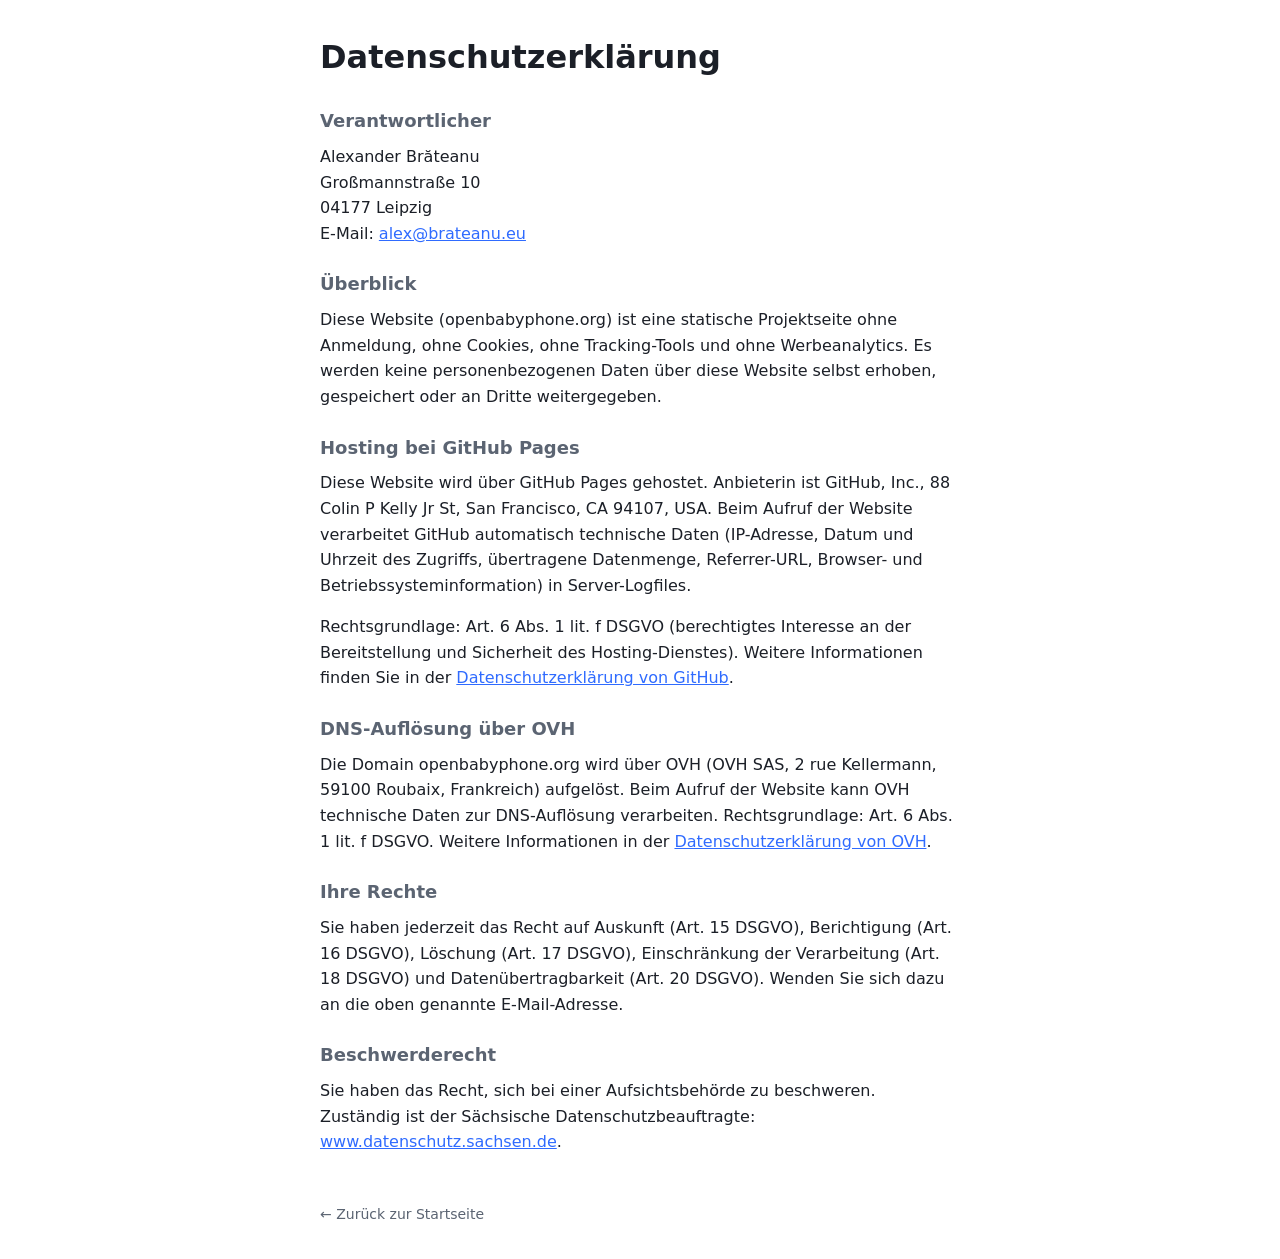
==== docs/datenschutz.html @ 680bf314 "Landing page: remove Same Wi-Fi badge and negative paragraph, add legal pages - Remove the 'Same Wi-" ====
<!DOCTYPE html>
<html lang="de">
<head>
  <meta charset="utf-8">
  <meta name="viewport" content="width=device-width, initial-scale=1">
  <title>Datenschutzerkl&auml;rung &ndash; Open Babyphone</title>
  <style>
    :root {
      --bg: #0f1115;
      --fg: #e6e8ee;
      --muted: #9aa3b2;
      --accent: #4f8cff;
      --card: #171a21;
      --border: #232836;
    }
    @media (prefers-color-scheme: light) {
      :root {
        --bg: #ffffff;
        --fg: #1b1f27;
        --muted: #5b6472;
        --accent: #2f6bff;
        --card: #f6f8fb;
        --border: #e3e8f0;
      }
    }
    * { box-sizing: border-box; }
    html, body { margin: 0; padding: 0; }
    body {
      background: var(--bg);
      color: var(--fg);
      font: 16px/1.6 system-ui, -apple-system, "Segoe UI", Roboto, sans-serif;
      min-height: 100vh;
      padding: 2rem 1rem;
    }
    main {
      max-width: 640px;
      width: 100%;
      margin: 0 auto;
    }
    h1 {
      font-size: clamp(1.5rem, 4vw, 2rem);
      margin: 0 0 1.5rem;
    }
    h2 {
      font-size: 1.125rem;
      margin: 1.5rem 0 0.5rem;
      color: var(--muted);
    }
    p { margin: 0 0 1rem; }
    a { color: var(--accent); }
    .back {
      display: inline-block;
      margin-top: 2rem;
      color: var(--muted);
      text-decoration: none;
      font-size: 0.875rem;
    }
    .back:hover { color: var(--accent); }
  </style>
</head>
<body>
  <main>
    <h1>Datenschutzerkl&auml;rung</h1>

    <h2>Verantwortlicher</h2>
    <p>
      Alexander Br&#259;teanu<br>
      Gro&szlig;mannstra&szlig;e 10<br>
      04177 Leipzig<br>
      E-Mail: <a href="mailto:alex@brateanu.eu">alex@brateanu.eu</a>
    </p>

    <h2>&Uuml;berblick</h2>
    <p>
      Diese Website (openbabyphone.org) ist eine statische Projektseite ohne Anmeldung,
      ohne Cookies, ohne Tracking-Tools und ohne Werbeanalytics. Es werden keine
      personenbezogenen Daten &uuml;ber diese Website selbst erhoben, gespeichert oder
      an Dritte weitergegeben.
    </p>

    <h2>Hosting bei GitHub Pages</h2>
    <p>
      Diese Website wird &uuml;ber GitHub Pages gehostet. Anbieterin ist GitHub, Inc.,
      88 Colin P Kelly Jr St, San Francisco, CA 94107, USA. Beim Aufruf der Website
      verarbeitet GitHub automatisch technische Daten (IP-Adresse, Datum und Uhrzeit
      des Zugriffs, übertragene Datenmenge, Referrer-URL, Browser- und
      Betriebssysteminformation) in Server-Logfiles.
    </p>
    <p>
      Rechtsgrundlage: Art. 6 Abs. 1 lit. f DSGVO (berechtigtes Interesse an der
      Bereitstellung und Sicherheit des Hosting-Dienstes). Weitere Informationen
      finden Sie in der <a href="https://docs.github.com/en/site-policy/privacy-policies/github-privacy-statement">Datenschutzerkl&auml;rung von GitHub</a>.
    </p>

    <h2>DNS-Aufl&ouml;sung &uuml;ber OVH</h2>
    <p>
      Die Domain openbabyphone.org wird &uuml;ber OVH (OVH SAS, 2 rue Kellermann,
      59100 Roubaix, Frankreich) aufgel&ouml;st. Beim Aufruf der Website kann OVH
      technische Daten zur DNS-Aufl&ouml;sung verarbeiten. Rechtsgrundlage: Art. 6
      Abs. 1 lit. f DSGVO. Weitere Informationen in der
      <a href="https://www.ovhcloud.com/de/personal-data-protection/">Datenschutzerkl&auml;rung von OVH</a>.
    </p>

    <h2>Ihre Rechte</h2>
    <p>
      Sie haben jederzeit das Recht auf Auskunft (Art. 15 DSGVO), Berichtigung
      (Art. 16 DSGVO), L&ouml;schung (Art. 17 DSGVO), Einschr&auml;nkung der
      Verarbeitung (Art. 18 DSGVO) und Daten&uuml;bertragbarkeit (Art. 20 DSGVO).
      Wenden Sie sich dazu an die oben genannte E-Mail-Adresse.
    </p>

    <h2>Beschwerderecht</h2>
    <p>
      Sie haben das Recht, sich bei einer Aufsichtsbeh&ouml;rde zu beschweren. Zust&auml;ndig
      ist der S&auml;chsische Datenschutzbeauftragte:
      <a href="https://www.datenschutz.sachsen.de/">www.datenschutz.sachsen.de</a>.
    </p>

    <a class="back" href="index.html">&larr; Zur&uuml;ck zur Startseite</a>
  </main>
</body>
</html>
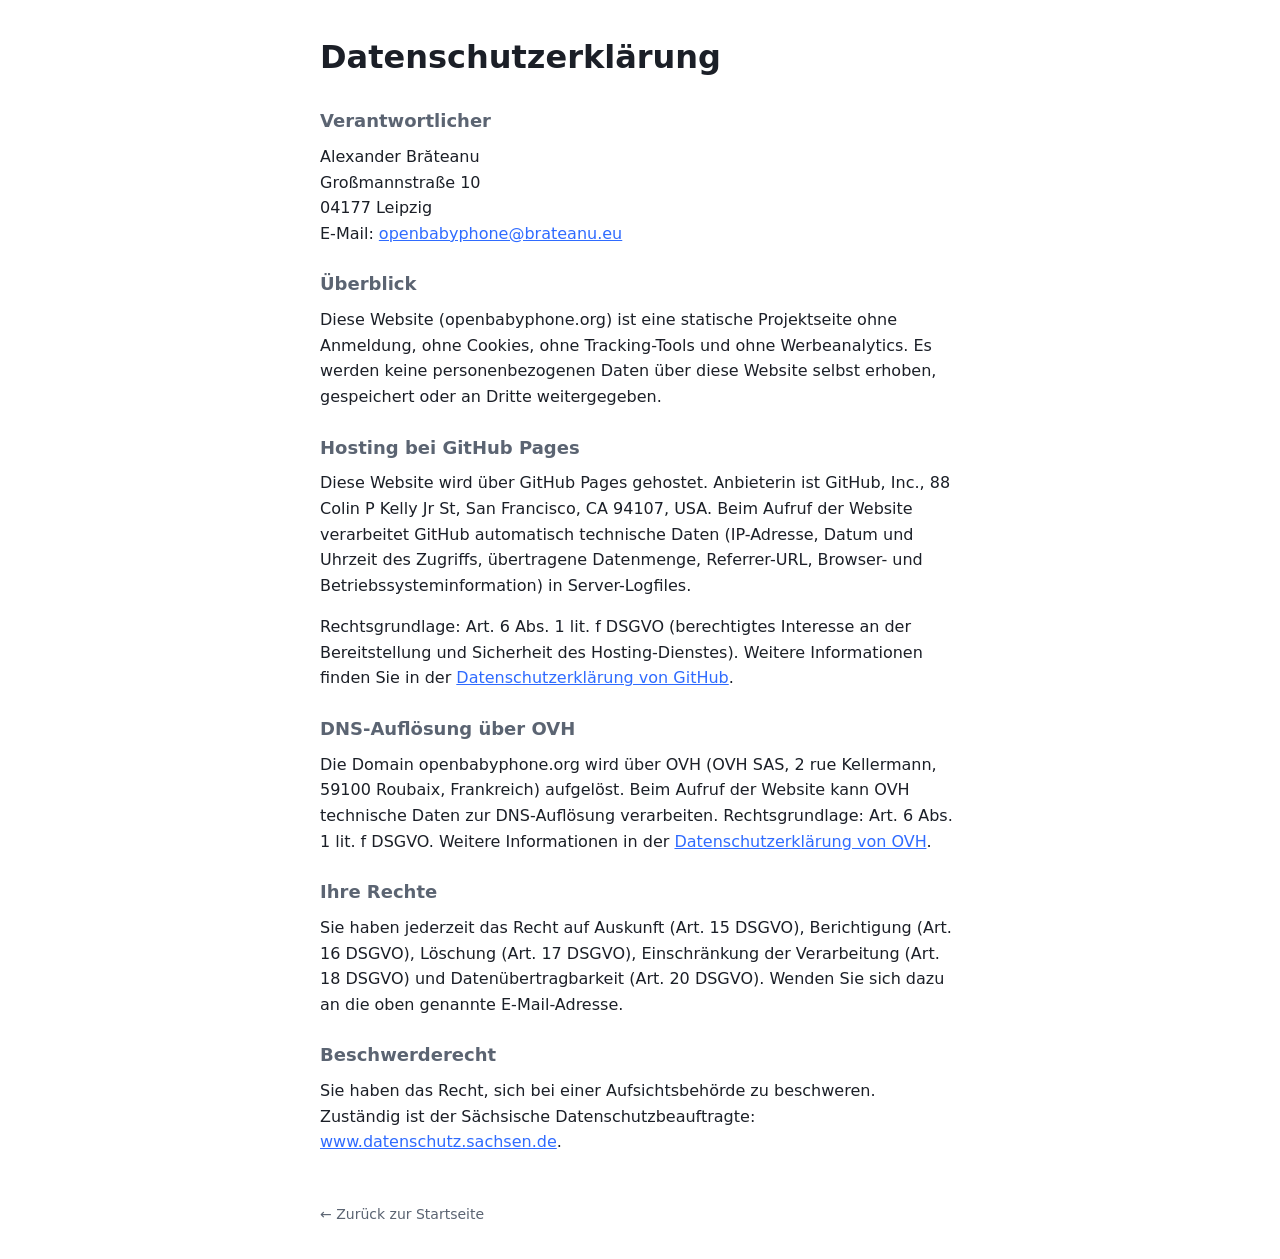
==== commit cc9119ed: "Replace email placeholder in Impressum and Datenschutz" ====
--- a/docs/datenschutz.html
+++ b/docs/datenschutz.html
@@ -67,7 +67,7 @@
       Alexander Br&#259;teanu<br>
       Gro&szlig;mannstra&szlig;e 10<br>
       04177 Leipzig<br>
-      E-Mail: <a href="mailto:alex@brateanu.eu">alex@brateanu.eu</a>
+      E-Mail: <a href="mailto:openbabyphone@brateanu.eu">openbabyphone@brateanu.eu</a>
     </p>
 
     <h2>&Uuml;berblick</h2>
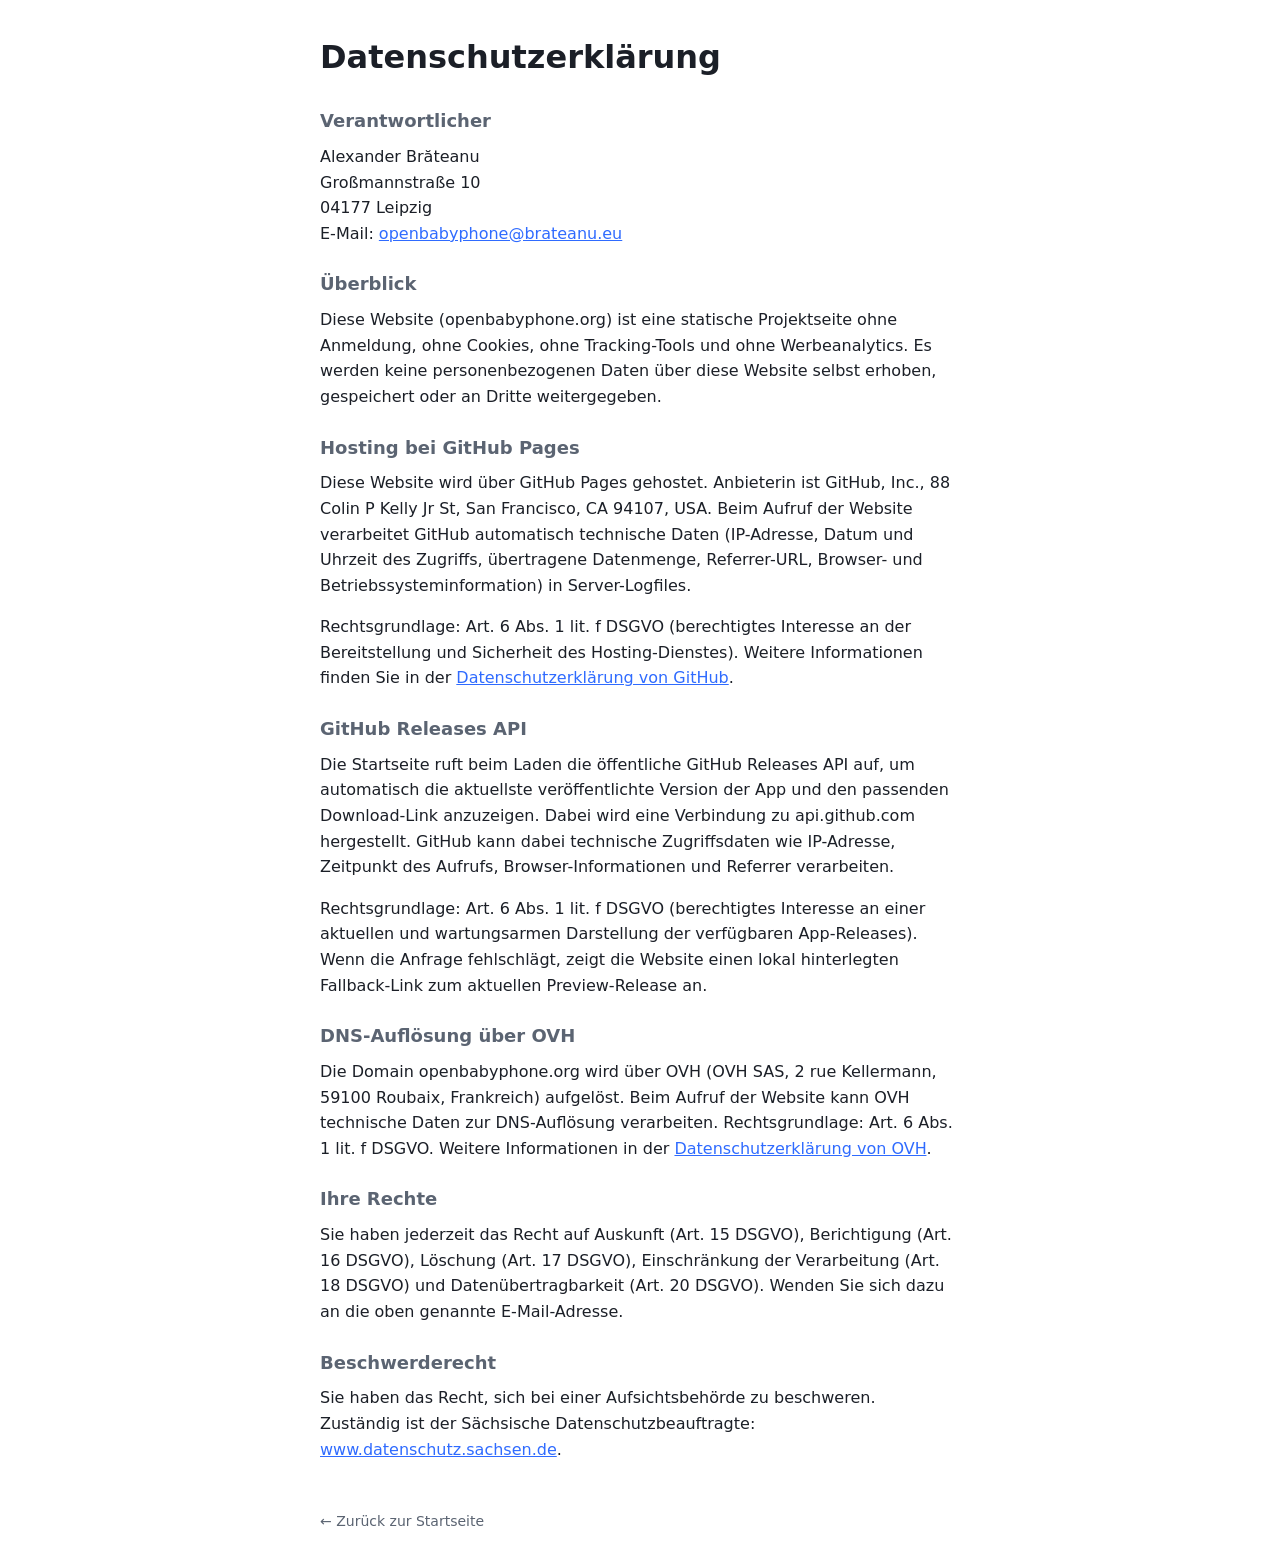
==== commit 68e5de62: "Show latest GitHub release on website" ====
--- a/docs/datenschutz.html
+++ b/docs/datenschutz.html
@@ -92,6 +92,21 @@
       finden Sie in der <a href="https://docs.github.com/en/site-policy/privacy-policies/github-privacy-statement">Datenschutzerkl&auml;rung von GitHub</a>.
     </p>
 
+    <h2>GitHub Releases API</h2>
+    <p>
+      Die Startseite ruft beim Laden die &ouml;ffentliche GitHub Releases API auf, um
+      automatisch die aktuellste ver&ouml;ffentlichte Version der App und den passenden
+      Download-Link anzuzeigen. Dabei wird eine Verbindung zu api.github.com
+      hergestellt. GitHub kann dabei technische Zugriffsdaten wie IP-Adresse,
+      Zeitpunkt des Aufrufs, Browser-Informationen und Referrer verarbeiten.
+    </p>
+    <p>
+      Rechtsgrundlage: Art. 6 Abs. 1 lit. f DSGVO (berechtigtes Interesse an einer
+      aktuellen und wartungsarmen Darstellung der verf&uuml;gbaren App-Releases).
+      Wenn die Anfrage fehlschl&auml;gt, zeigt die Website einen lokal hinterlegten
+      Fallback-Link zum aktuellen Preview-Release an.
+    </p>
+
     <h2>DNS-Aufl&ouml;sung &uuml;ber OVH</h2>
     <p>
       Die Domain openbabyphone.org wird &uuml;ber OVH (OVH SAS, 2 rue Kellermann,
@@ -119,4 +134,4 @@
     <a class="back" href="index.html">&larr; Zur&uuml;ck zur Startseite</a>
   </main>
 </body>
-</html>+</html>
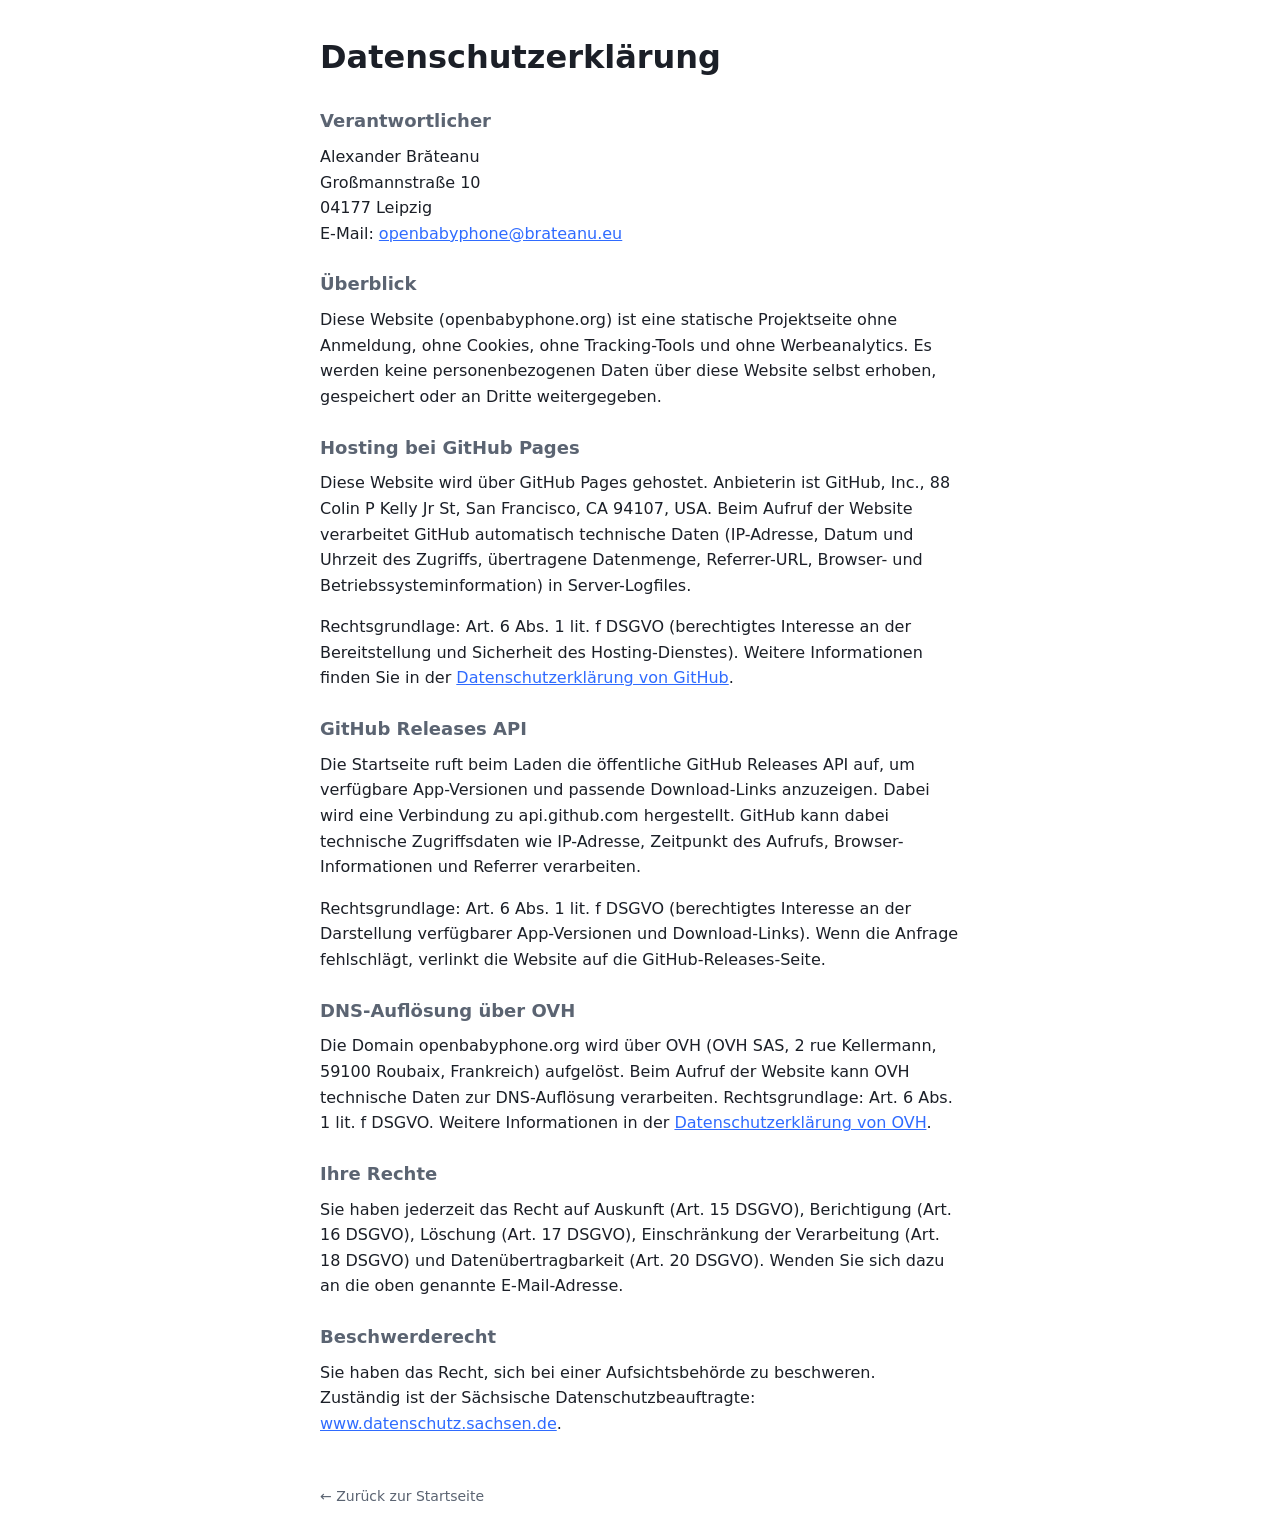
==== commit 7649ba93: "Make website release copy timeless" ====
--- a/docs/datenschutz.html
+++ b/docs/datenschutz.html
@@ -95,16 +95,15 @@
     <h2>GitHub Releases API</h2>
     <p>
       Die Startseite ruft beim Laden die &ouml;ffentliche GitHub Releases API auf, um
-      automatisch die aktuellste ver&ouml;ffentlichte Version der App und den passenden
-      Download-Link anzuzeigen. Dabei wird eine Verbindung zu api.github.com
+      verf&uuml;gbare App-Versionen und passende Download-Links anzuzeigen. Dabei wird
+      eine Verbindung zu api.github.com
       hergestellt. GitHub kann dabei technische Zugriffsdaten wie IP-Adresse,
       Zeitpunkt des Aufrufs, Browser-Informationen und Referrer verarbeiten.
     </p>
     <p>
-      Rechtsgrundlage: Art. 6 Abs. 1 lit. f DSGVO (berechtigtes Interesse an einer
-      aktuellen und wartungsarmen Darstellung der verf&uuml;gbaren App-Releases).
-      Wenn die Anfrage fehlschl&auml;gt, zeigt die Website einen lokal hinterlegten
-      Fallback-Link zum aktuellen Preview-Release an.
+      Rechtsgrundlage: Art. 6 Abs. 1 lit. f DSGVO (berechtigtes Interesse an der
+      Darstellung verf&uuml;gbarer App-Versionen und Download-Links). Wenn die Anfrage
+      fehlschl&auml;gt, verlinkt die Website auf die GitHub-Releases-Seite.
     </p>
 
     <h2>DNS-Aufl&ouml;sung &uuml;ber OVH</h2>
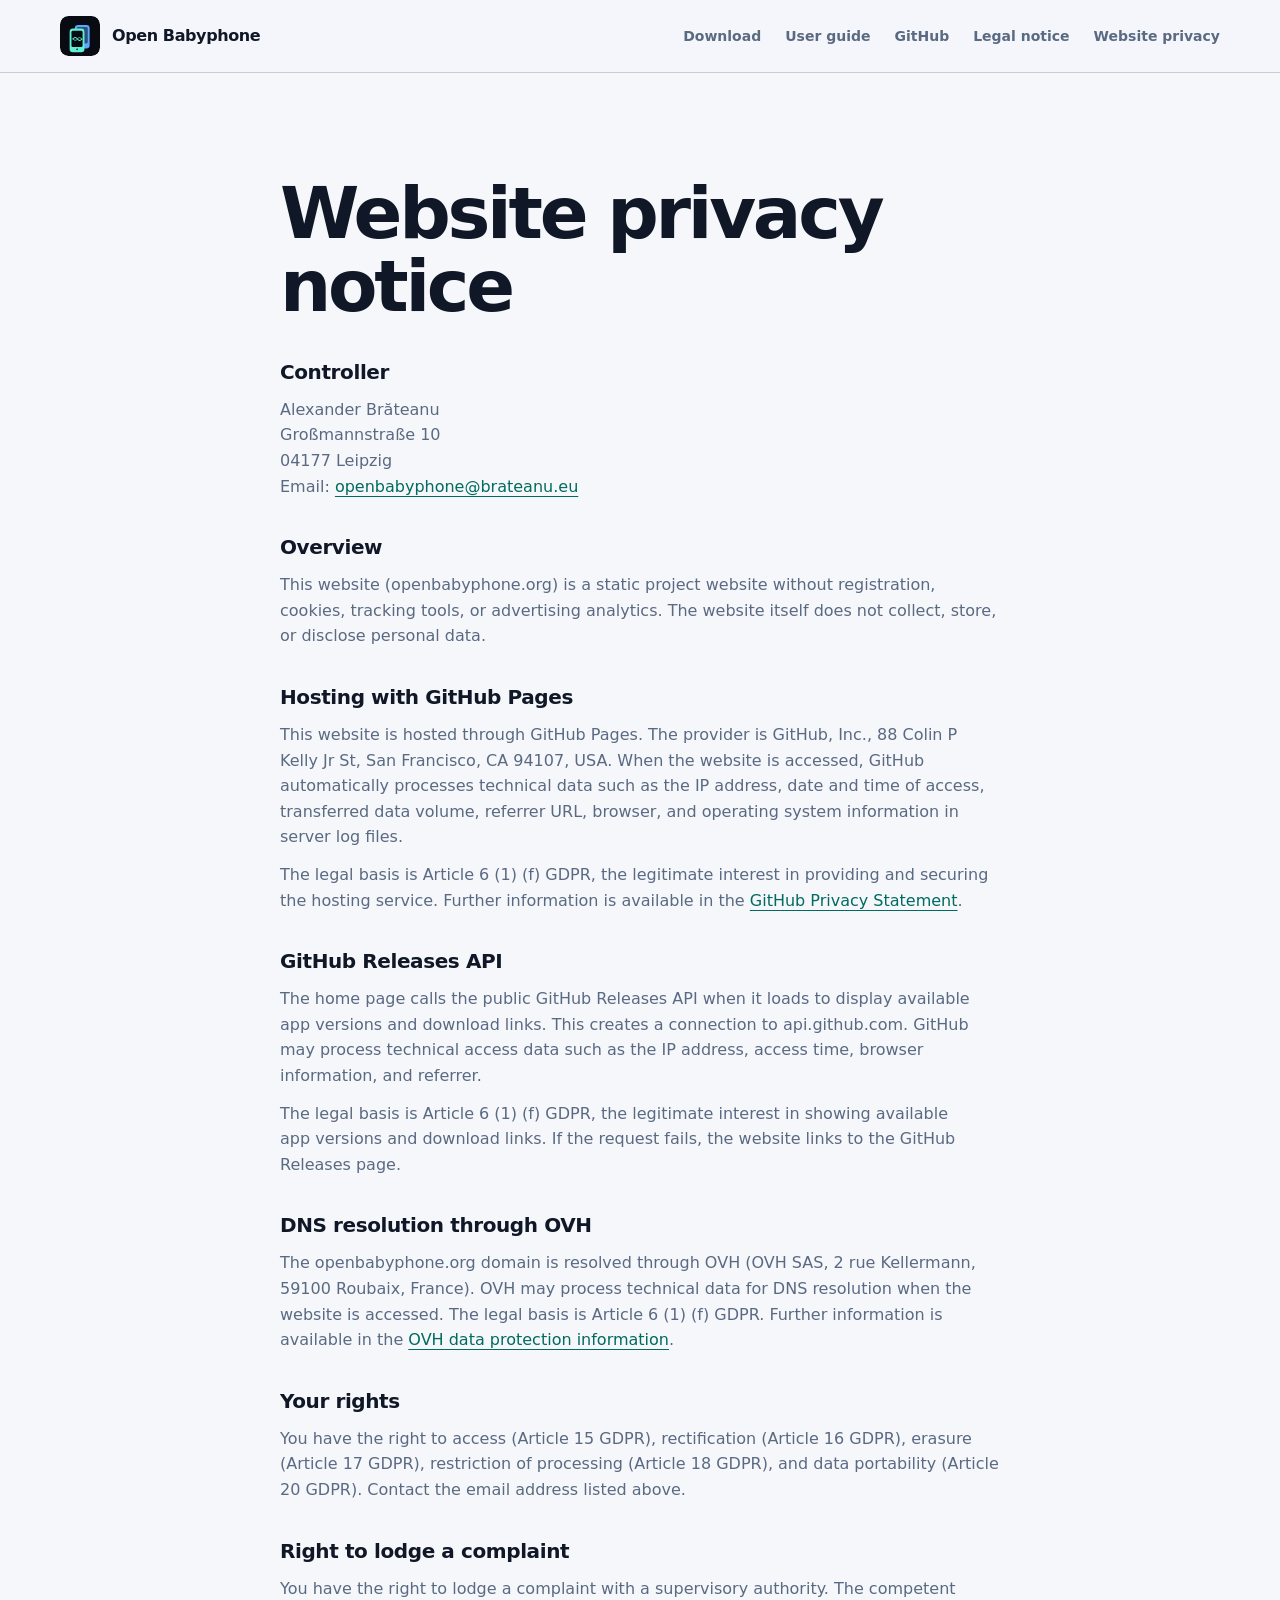
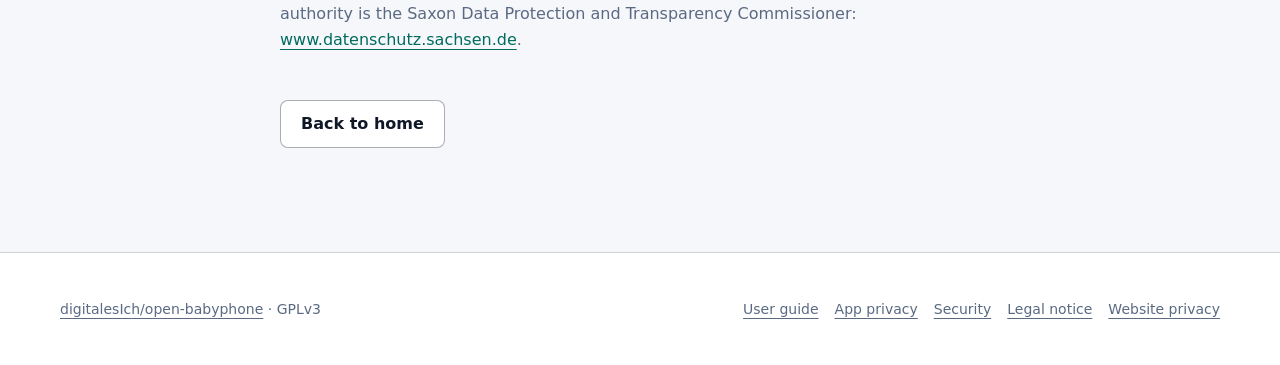
==== commit 3f08a2dc: "Align website with app design" ====
--- a/docs/datenschutz.html
+++ b/docs/datenschutz.html
@@ -1,136 +1,115 @@
 <!DOCTYPE html>
-<html lang="de">
+<html lang="en">
 <head>
   <meta charset="utf-8">
   <meta name="viewport" content="width=device-width, initial-scale=1">
-  <title>Datenschutzerkl&auml;rung &ndash; Open Babyphone</title>
-  <style>
-    :root {
-      --bg: #0f1115;
-      --fg: #e6e8ee;
-      --muted: #9aa3b2;
-      --accent: #4f8cff;
-      --card: #171a21;
-      --border: #232836;
-    }
-    @media (prefers-color-scheme: light) {
-      :root {
-        --bg: #ffffff;
-        --fg: #1b1f27;
-        --muted: #5b6472;
-        --accent: #2f6bff;
-        --card: #f6f8fb;
-        --border: #e3e8f0;
-      }
-    }
-    * { box-sizing: border-box; }
-    html, body { margin: 0; padding: 0; }
-    body {
-      background: var(--bg);
-      color: var(--fg);
-      font: 16px/1.6 system-ui, -apple-system, "Segoe UI", Roboto, sans-serif;
-      min-height: 100vh;
-      padding: 2rem 1rem;
-    }
-    main {
-      max-width: 640px;
-      width: 100%;
-      margin: 0 auto;
-    }
-    h1 {
-      font-size: clamp(1.5rem, 4vw, 2rem);
-      margin: 0 0 1.5rem;
-    }
-    h2 {
-      font-size: 1.125rem;
-      margin: 1.5rem 0 0.5rem;
-      color: var(--muted);
-    }
-    p { margin: 0 0 1rem; }
-    a { color: var(--accent); }
-    .back {
-      display: inline-block;
-      margin-top: 2rem;
-      color: var(--muted);
-      text-decoration: none;
-      font-size: 0.875rem;
-    }
-    .back:hover { color: var(--accent); }
-  </style>
+  <title>Website privacy notice - Open Babyphone</title>
+  <meta name="description" content="Privacy information for the Open Babyphone project website.">
+  <link rel="canonical" href="https://openbabyphone.org/datenschutz.html">
+  <link rel="icon" href="/logo.svg" type="image/svg+xml">
+  <link rel="stylesheet" href="stylesheets/site.css">
 </head>
 <body>
-  <main>
-    <h1>Datenschutzerkl&auml;rung</h1>
+  <a class="skip-link" href="#main-content">Skip to content</a>
 
-    <h2>Verantwortlicher</h2>
+  <header class="site-header">
+    <nav class="site-nav shell" aria-label="Primary navigation">
+      <a class="brand" href="/" aria-label="Open Babyphone home">
+        <img src="logo.svg" width="40" height="40" alt="">
+        <span>Open Babyphone</span>
+      </a>
+      <div class="nav-links">
+        <a href="/#download">Download</a>
+        <a href="user-guide/">User guide</a>
+        <a href="https://github.com/digitalesIch/open-babyphone">GitHub</a>
+        <a href="impressum.html">Legal notice</a>
+        <a href="datenschutz.html" aria-current="page">Website privacy</a>
+      </div>
+    </nav>
+  </header>
+
+  <main class="legal-main" id="main-content">
+    <h1>Website privacy notice</h1>
+
+    <h2>Controller</h2>
     <p>
       Alexander Br&#259;teanu<br>
       Gro&szlig;mannstra&szlig;e 10<br>
       04177 Leipzig<br>
-      E-Mail: <a href="mailto:openbabyphone@brateanu.eu">openbabyphone@brateanu.eu</a>
+      Email: <a href="mailto:openbabyphone@brateanu.eu">openbabyphone@brateanu.eu</a>
     </p>
 
-    <h2>&Uuml;berblick</h2>
+    <h2>Overview</h2>
     <p>
-      Diese Website (openbabyphone.org) ist eine statische Projektseite ohne Anmeldung,
-      ohne Cookies, ohne Tracking-Tools und ohne Werbeanalytics. Es werden keine
-      personenbezogenen Daten &uuml;ber diese Website selbst erhoben, gespeichert oder
-      an Dritte weitergegeben.
+      This website (openbabyphone.org) is a static project website without
+      registration, cookies, tracking tools, or advertising analytics. The website
+      itself does not collect, store, or disclose personal data.
     </p>
 
-    <h2>Hosting bei GitHub Pages</h2>
+    <h2>Hosting with GitHub Pages</h2>
     <p>
-      Diese Website wird &uuml;ber GitHub Pages gehostet. Anbieterin ist GitHub, Inc.,
-      88 Colin P Kelly Jr St, San Francisco, CA 94107, USA. Beim Aufruf der Website
-      verarbeitet GitHub automatisch technische Daten (IP-Adresse, Datum und Uhrzeit
-      des Zugriffs, übertragene Datenmenge, Referrer-URL, Browser- und
-      Betriebssysteminformation) in Server-Logfiles.
+      This website is hosted through GitHub Pages. The provider is GitHub, Inc.,
+      88 Colin P Kelly Jr St, San Francisco, CA 94107, USA. When the website is
+      accessed, GitHub automatically processes technical data such as the IP address,
+      date and time of access, transferred data volume, referrer URL, browser, and
+      operating system information in server log files.
     </p>
     <p>
-      Rechtsgrundlage: Art. 6 Abs. 1 lit. f DSGVO (berechtigtes Interesse an der
-      Bereitstellung und Sicherheit des Hosting-Dienstes). Weitere Informationen
-      finden Sie in der <a href="https://docs.github.com/en/site-policy/privacy-policies/github-privacy-statement">Datenschutzerkl&auml;rung von GitHub</a>.
+      The legal basis is Article 6 (1) (f) GDPR, the legitimate interest in providing
+      and securing the hosting service. Further information is available in the
+      <a href="https://docs.github.com/en/site-policy/privacy-policies/github-privacy-statement">GitHub Privacy Statement</a>.
     </p>
 
     <h2>GitHub Releases API</h2>
     <p>
-      Die Startseite ruft beim Laden die &ouml;ffentliche GitHub Releases API auf, um
-      verf&uuml;gbare App-Versionen und passende Download-Links anzuzeigen. Dabei wird
-      eine Verbindung zu api.github.com
-      hergestellt. GitHub kann dabei technische Zugriffsdaten wie IP-Adresse,
-      Zeitpunkt des Aufrufs, Browser-Informationen und Referrer verarbeiten.
+      The home page calls the public GitHub Releases API when it loads to display
+      available app versions and download links. This creates a connection to
+      api.github.com. GitHub may process technical access data such as the IP address,
+      access time, browser information, and referrer.
     </p>
     <p>
-      Rechtsgrundlage: Art. 6 Abs. 1 lit. f DSGVO (berechtigtes Interesse an der
-      Darstellung verf&uuml;gbarer App-Versionen und Download-Links). Wenn die Anfrage
-      fehlschl&auml;gt, verlinkt die Website auf die GitHub-Releases-Seite.
+      The legal basis is Article 6 (1) (f) GDPR, the legitimate interest in showing
+      available app versions and download links. If the request fails, the website
+      links to the GitHub Releases page.
     </p>
 
-    <h2>DNS-Aufl&ouml;sung &uuml;ber OVH</h2>
+    <h2>DNS resolution through OVH</h2>
     <p>
-      Die Domain openbabyphone.org wird &uuml;ber OVH (OVH SAS, 2 rue Kellermann,
-      59100 Roubaix, Frankreich) aufgel&ouml;st. Beim Aufruf der Website kann OVH
-      technische Daten zur DNS-Aufl&ouml;sung verarbeiten. Rechtsgrundlage: Art. 6
-      Abs. 1 lit. f DSGVO. Weitere Informationen in der
-      <a href="https://www.ovhcloud.com/de/personal-data-protection/">Datenschutzerkl&auml;rung von OVH</a>.
+      The openbabyphone.org domain is resolved through OVH (OVH SAS, 2 rue Kellermann,
+      59100 Roubaix, France). OVH may process technical data for DNS resolution when
+      the website is accessed. The legal basis is Article 6 (1) (f) GDPR. Further
+      information is available in the
+      <a href="https://www.ovhcloud.com/en/personal-data-protection/">OVH data protection information</a>.
     </p>
 
-    <h2>Ihre Rechte</h2>
+    <h2>Your rights</h2>
     <p>
-      Sie haben jederzeit das Recht auf Auskunft (Art. 15 DSGVO), Berichtigung
-      (Art. 16 DSGVO), L&ouml;schung (Art. 17 DSGVO), Einschr&auml;nkung der
-      Verarbeitung (Art. 18 DSGVO) und Daten&uuml;bertragbarkeit (Art. 20 DSGVO).
-      Wenden Sie sich dazu an die oben genannte E-Mail-Adresse.
+      You have the right to access (Article 15 GDPR), rectification (Article 16 GDPR),
+      erasure (Article 17 GDPR), restriction of processing (Article 18 GDPR), and data
+      portability (Article 20 GDPR). Contact the email address listed above.
     </p>
 
-    <h2>Beschwerderecht</h2>
+    <h2>Right to lodge a complaint</h2>
     <p>
-      Sie haben das Recht, sich bei einer Aufsichtsbeh&ouml;rde zu beschweren. Zust&auml;ndig
-      ist der S&auml;chsische Datenschutzbeauftragte:
+      You have the right to lodge a complaint with a supervisory authority. The
+      competent authority is the Saxon Data Protection and Transparency Commissioner:
       <a href="https://www.datenschutz.sachsen.de/">www.datenschutz.sachsen.de</a>.
     </p>
 
-    <a class="back" href="index.html">&larr; Zur&uuml;ck zur Startseite</a>
+    <a class="button button-secondary legal-back" href="/">Back to home</a>
   </main>
+
+  <footer class="site-footer">
+    <div class="shell footer-content">
+      <p><a href="https://github.com/digitalesIch/open-babyphone">digitalesIch/open-babyphone</a> <span aria-hidden="true">·</span> GPLv3</p>
+      <nav aria-label="Footer navigation">
+        <a href="user-guide/">User guide</a>
+        <a href="privacy/">App privacy</a>
+        <a href="security/">Security</a>
+        <a href="impressum.html">Legal notice</a>
+        <a href="datenschutz.html">Website privacy</a>
+      </nav>
+    </div>
+  </footer>
 </body>
 </html>
--- a/docs/stylesheets/site.css
+++ b/docs/stylesheets/site.css
@@ -0,0 +1,835 @@
+:root {
+  color-scheme: light dark;
+  --background: #080b12;
+  --surface: #101827;
+  --surface-variant: #1a2235;
+  --foreground: #f6f7fb;
+  --muted: #a5b2c8;
+  --outline: rgba(90, 106, 130, 0.56);
+  --outline-soft: rgba(90, 106, 130, 0.34);
+  --primary: #5ff2d2;
+  --on-primary: #080b12;
+  --primary-soft: rgba(95, 242, 210, 0.12);
+  --secondary: #5da8ff;
+  --secondary-soft: rgba(93, 168, 255, 0.14);
+  --error: #ffb4ab;
+  --radius-control: 8px;
+  --radius-card: 12px;
+  --radius-panel: 16px;
+  --radius-device: 28px;
+  --page-width: 1160px;
+  --font-sans: Roboto, system-ui, -apple-system, BlinkMacSystemFont, "Segoe UI", sans-serif;
+}
+
+@media (prefers-color-scheme: light) {
+  :root {
+    --background: #f6f7fb;
+    --surface: #ffffff;
+    --surface-variant: #e8ecf2;
+    --foreground: #101827;
+    --muted: #5a6a82;
+    --outline: rgba(114, 120, 125, 0.6);
+    --outline-soft: rgba(114, 120, 125, 0.32);
+    --primary: #006b5e;
+    --on-primary: #ffffff;
+    --primary-soft: #b8f5ea;
+    --secondary: #0256a9;
+    --secondary-soft: #d6ebff;
+    --error: #ba1a1a;
+  }
+}
+
+*,
+*::before,
+*::after {
+  box-sizing: border-box;
+}
+
+html {
+  scroll-behavior: smooth;
+}
+
+body {
+  min-width: 320px;
+  min-height: 100%;
+  margin: 0;
+  background: var(--background);
+  color: var(--foreground);
+  font: 400 16px/1.6 var(--font-sans);
+  -webkit-font-smoothing: antialiased;
+  text-rendering: optimizeLegibility;
+}
+
+img {
+  display: block;
+  max-width: 100%;
+}
+
+a {
+  color: inherit;
+}
+
+button,
+a {
+  -webkit-tap-highlight-color: transparent;
+}
+
+:focus-visible {
+  outline: 3px solid var(--secondary);
+  outline-offset: 4px;
+}
+
+.skip-link {
+  position: fixed;
+  top: 8px;
+  left: 8px;
+  z-index: 10;
+  padding: 10px 14px;
+  border-radius: var(--radius-control);
+  background: var(--primary);
+  color: var(--on-primary);
+  font-weight: 800;
+  text-decoration: none;
+  transform: translateY(-160%);
+}
+
+.skip-link:focus {
+  transform: translateY(0);
+}
+
+.shell {
+  width: min(var(--page-width), calc(100% - 40px));
+  margin-inline: auto;
+}
+
+.site-header {
+  min-height: 72px;
+  border-bottom: 1px solid var(--outline-soft);
+  background: color-mix(in srgb, var(--background) 94%, transparent);
+}
+
+.site-nav {
+  min-height: 72px;
+  display: flex;
+  align-items: center;
+  justify-content: space-between;
+  gap: 24px;
+}
+
+.brand {
+  display: inline-flex;
+  flex: 0 0 auto;
+  align-items: center;
+  gap: 12px;
+  font-size: 1rem;
+  font-weight: 900;
+  letter-spacing: -0.025em;
+  text-decoration: none;
+}
+
+.brand img {
+  width: 40px;
+  height: 40px;
+  border-radius: var(--radius-control);
+}
+
+.nav-links {
+  display: flex;
+  align-items: center;
+  gap: clamp(12px, 2vw, 24px);
+  color: var(--muted);
+  font-size: 0.875rem;
+  font-weight: 700;
+  white-space: nowrap;
+}
+
+.nav-links a,
+.site-footer a,
+.text-link {
+  text-decoration-thickness: 1px;
+  text-underline-offset: 4px;
+}
+
+.nav-links a {
+  text-decoration: none;
+}
+
+.nav-links a:hover,
+.site-footer a:hover {
+  color: var(--foreground);
+}
+
+.hero {
+  min-height: calc(100dvh - 72px);
+  display: grid;
+  grid-template-columns: minmax(0, 1.05fr) minmax(430px, 0.95fr);
+  align-items: center;
+  gap: clamp(40px, 7vw, 96px);
+  padding-block: clamp(48px, 7vw, 80px);
+}
+
+.hero-copy {
+  max-width: 590px;
+}
+
+.eyebrow {
+  margin: 0 0 16px;
+  color: var(--primary);
+  font-size: 0.78rem;
+  font-weight: 800;
+  letter-spacing: 0.13em;
+  text-transform: uppercase;
+}
+
+h1,
+h2,
+h3,
+p {
+  text-wrap: pretty;
+}
+
+h1,
+h2,
+h3 {
+  color: var(--foreground);
+  font-weight: 900;
+  letter-spacing: -0.045em;
+}
+
+h1 {
+  max-width: 630px;
+  margin: 0;
+  font-size: clamp(3rem, 4vw, 3.5rem);
+  line-height: 1.02;
+}
+
+h2 {
+  margin: 0;
+  font-size: clamp(2.1rem, 4.4vw, 4rem);
+  line-height: 1.02;
+}
+
+h3 {
+  margin: 0;
+  font-size: 1.25rem;
+  line-height: 1.2;
+  letter-spacing: -0.025em;
+}
+
+.hero-lead {
+  max-width: 52ch;
+  margin: 24px 0 0;
+  color: var(--muted);
+  font-size: clamp(1.05rem, 2vw, 1.25rem);
+  line-height: 1.5;
+}
+
+.hero-actions,
+.release-actions {
+  display: flex;
+  flex-wrap: wrap;
+  align-items: center;
+  gap: 12px;
+  margin-top: 28px;
+}
+
+.button {
+  min-height: 48px;
+  display: inline-flex;
+  align-items: center;
+  justify-content: center;
+  padding: 0 20px;
+  border: 1px solid transparent;
+  border-radius: var(--radius-control);
+  font-weight: 800;
+  line-height: 1;
+  text-decoration: none;
+  white-space: nowrap;
+  transition: transform 160ms ease, background-color 160ms ease, border-color 160ms ease;
+}
+
+.button:hover {
+  transform: translateY(-1px);
+}
+
+.button:active {
+  transform: translateY(1px);
+}
+
+.button-primary {
+  background: var(--primary);
+  color: var(--on-primary);
+}
+
+.button-primary:hover {
+  background: color-mix(in srgb, var(--primary) 88%, var(--foreground));
+}
+
+.button-secondary {
+  border-color: var(--outline);
+  background: var(--surface);
+  color: var(--foreground);
+}
+
+.button-secondary:hover {
+  border-color: var(--foreground);
+}
+
+.hero-visual {
+  min-height: 600px;
+  position: relative;
+  isolation: isolate;
+}
+
+.hero-visual::before {
+  content: "";
+  position: absolute;
+  inset: 12% 5% 8% 7%;
+  z-index: -1;
+  border-radius: var(--radius-device);
+  background: var(--surface-variant);
+  opacity: 0.55;
+}
+
+.device-frame,
+.signal-phone {
+  margin: 0;
+  overflow: hidden;
+  border: 1px solid var(--outline-soft);
+  border-radius: var(--radius-device);
+  background: var(--surface);
+  box-shadow: 0 24px 60px color-mix(in srgb, var(--background) 72%, transparent);
+}
+
+.device-frame img,
+.signal-phone img {
+  width: 100%;
+  height: 100%;
+  object-fit: cover;
+  object-position: top center;
+}
+
+.device-frame {
+  position: absolute;
+  width: min(310px, 55%);
+  aspect-ratio: 1 / 2;
+}
+
+.device-frame-primary {
+  top: 0;
+  left: 0;
+}
+
+.device-frame-secondary {
+  right: 0;
+  bottom: 0;
+}
+
+.trust-strip {
+  border-block: 1px solid var(--outline-soft);
+  background: var(--surface);
+}
+
+.trust-items {
+  min-height: 72px;
+  display: grid;
+  grid-template-columns: repeat(4, 1fr);
+  align-items: center;
+  gap: 16px;
+  color: var(--muted);
+  font-size: 0.875rem;
+  font-weight: 800;
+  text-align: center;
+}
+
+.trust-items span + span {
+  border-left: 1px solid var(--outline-soft);
+}
+
+.download-section,
+.roles-section,
+.signal-section,
+.facts-section {
+  padding-block: clamp(72px, 10vw, 128px);
+}
+
+.download-section {
+  display: grid;
+  grid-template-columns: minmax(0, 0.9fr) minmax(360px, 1.1fr);
+  align-items: center;
+  gap: clamp(36px, 7vw, 88px);
+}
+
+.section-copy > p:not(.eyebrow),
+.roles-copy > p,
+.signal-copy > p,
+.facts-heading > p {
+  max-width: 56ch;
+  margin: 20px 0 0;
+  color: var(--muted);
+}
+
+.safety-note {
+  padding-left: 16px;
+  border-left: 3px solid var(--primary);
+  font-size: 0.875rem;
+}
+
+.release-card {
+  min-height: 360px;
+  display: flex;
+  flex-direction: column;
+  justify-content: center;
+  padding: clamp(24px, 5vw, 48px);
+  border: 1px solid var(--outline-soft);
+  border-radius: var(--radius-panel);
+  background: var(--surface);
+}
+
+.release-card[aria-busy="true"] {
+  animation: release-pulse 1.4s ease-in-out infinite alternate;
+}
+
+.release-meta {
+  display: flex;
+  flex-wrap: wrap;
+  align-items: center;
+  gap: 12px;
+  margin-bottom: 20px;
+}
+
+.release-badge {
+  display: inline-flex;
+  min-height: 28px;
+  align-items: center;
+  padding-inline: 10px;
+  border-radius: 999px;
+  background: var(--primary-soft);
+  color: var(--primary);
+  font-size: 0.75rem;
+  font-weight: 800;
+  letter-spacing: 0.08em;
+  text-transform: uppercase;
+}
+
+.release-badge.preview {
+  background: var(--secondary-soft);
+  color: var(--secondary);
+}
+
+.release-date,
+.release-tag,
+.release-status {
+  color: var(--muted);
+}
+
+.release-date {
+  font-size: 0.875rem;
+  font-weight: 700;
+}
+
+.release-tag {
+  margin: 8px 0 0;
+}
+
+.release-status {
+  margin: 20px 0 0;
+  font-size: 0.875rem;
+}
+
+.release-card.error .release-status {
+  color: var(--error);
+}
+
+.roles-section {
+  display: grid;
+  grid-template-columns: minmax(0, 0.82fr) minmax(420px, 1.18fr);
+  gap: clamp(40px, 8vw, 104px);
+  border-top: 1px solid var(--outline-soft);
+}
+
+.text-link {
+  display: inline-block;
+  margin-top: 20px;
+  color: var(--primary);
+  font-weight: 800;
+}
+
+.role-list {
+  display: grid;
+  gap: 16px;
+}
+
+.role-card {
+  min-height: 156px;
+  display: flex;
+  flex-direction: column;
+  justify-content: center;
+  padding: 24px;
+  border: 1px solid var(--outline-soft);
+  border-radius: var(--radius-control);
+  background: var(--surface);
+}
+
+.role-card p {
+  max-width: 46ch;
+  margin: 12px 0 0;
+  color: var(--muted);
+}
+
+.signal-section {
+  display: grid;
+  grid-template-columns: minmax(460px, 1.08fr) minmax(0, 0.92fr);
+  align-items: center;
+  gap: clamp(40px, 8vw, 104px);
+  border-top: 1px solid var(--outline-soft);
+}
+
+.signal-images {
+  min-height: 560px;
+  position: relative;
+}
+
+.signal-phone {
+  position: absolute;
+  width: min(280px, 48%);
+  aspect-ratio: 1 / 2;
+}
+
+.signal-phone-light {
+  top: 0;
+  left: 0;
+}
+
+.signal-phone-dark {
+  right: 0;
+  top: 48px;
+}
+
+.mini-signal {
+  height: 96px;
+  display: flex;
+  align-items: end;
+  gap: 8px;
+  margin-top: 32px;
+  padding: 16px;
+  border-radius: var(--radius-panel);
+  background: var(--secondary-soft);
+}
+
+.mini-signal span {
+  flex: 1;
+  height: calc(18px + var(--bar-index, 0) * 9px);
+  border-radius: var(--radius-control);
+  background: var(--secondary);
+  transform-origin: bottom;
+}
+
+.mini-signal span:nth-child(1) { height: 18px; }
+.mini-signal span:nth-child(2) { height: 27px; }
+.mini-signal span:nth-child(3) { height: 36px; }
+.mini-signal span:nth-child(4) { height: 45px; }
+.mini-signal span:nth-child(5) { height: 54px; }
+.mini-signal span:nth-child(6) { height: 63px; }
+
+.signal-caption {
+  font-size: 0.875rem;
+}
+
+.facts-section {
+  display: grid;
+  grid-template-columns: minmax(0, 0.75fr) minmax(480px, 1.25fr);
+  gap: clamp(40px, 8vw, 104px);
+  border-top: 1px solid var(--outline-soft);
+}
+
+.fact-list {
+  margin: 0;
+}
+
+.fact-list > div {
+  display: grid;
+  grid-template-columns: 120px 1fr;
+  gap: 24px;
+  padding-block: 20px;
+  border-bottom: 1px solid var(--outline-soft);
+}
+
+.fact-list > div:first-child {
+  padding-top: 0;
+}
+
+.fact-list dt {
+  color: var(--foreground);
+  font-weight: 800;
+}
+
+.fact-list dd {
+  margin: 0;
+  color: var(--muted);
+}
+
+.site-footer {
+  border-top: 1px solid var(--outline-soft);
+  background: var(--surface);
+}
+
+.legal-main {
+  width: min(720px, calc(100% - 40px));
+  margin-inline: auto;
+  padding-block: clamp(56px, 9vw, 104px);
+}
+
+.legal-main h1 {
+  margin-bottom: 32px;
+  font-size: clamp(2.5rem, 7vw, 4.5rem);
+}
+
+.legal-main h2 {
+  margin-top: 36px;
+  font-size: 1.25rem;
+  line-height: 1.25;
+  letter-spacing: -0.02em;
+}
+
+.legal-main p {
+  margin: 12px 0 0;
+  color: var(--muted);
+}
+
+.legal-main a:not(.button) {
+  color: var(--primary);
+  text-underline-offset: 4px;
+}
+
+.legal-back {
+  margin-top: 48px;
+}
+
+.footer-content {
+  min-height: 112px;
+  display: flex;
+  align-items: center;
+  justify-content: space-between;
+  gap: 24px;
+  color: var(--muted);
+  font-size: 0.875rem;
+}
+
+.footer-content p {
+  margin: 0;
+}
+
+.footer-content nav {
+  display: flex;
+  flex-wrap: wrap;
+  justify-content: flex-end;
+  gap: 16px;
+}
+
+@keyframes release-pulse {
+  from { opacity: 0.72; }
+  to { opacity: 1; }
+}
+
+@media (prefers-reduced-motion: no-preference) {
+  .hero-copy {
+    animation: hero-enter 520ms cubic-bezier(0.16, 1, 0.3, 1) both;
+  }
+
+  .hero-visual {
+    animation: hero-enter 620ms 80ms cubic-bezier(0.16, 1, 0.3, 1) both;
+  }
+
+  .mini-signal span {
+    animation: signal-breathe 1.8s ease-in-out infinite alternate;
+  }
+
+  .mini-signal span:nth-child(2) { animation-delay: 70ms; }
+  .mini-signal span:nth-child(3) { animation-delay: 140ms; }
+  .mini-signal span:nth-child(4) { animation-delay: 210ms; }
+  .mini-signal span:nth-child(5) { animation-delay: 280ms; }
+  .mini-signal span:nth-child(6) { animation-delay: 350ms; }
+}
+
+@keyframes hero-enter {
+  from { opacity: 0; transform: translateY(18px); }
+  to { opacity: 1; transform: translateY(0); }
+}
+
+@keyframes signal-breathe {
+  from { opacity: 0.58; transform: scaleY(0.8); }
+  to { opacity: 1; transform: scaleY(1); }
+}
+
+@media (prefers-reduced-motion: reduce) {
+  html {
+    scroll-behavior: auto;
+  }
+
+  *,
+  *::before,
+  *::after {
+    animation-duration: 0.001ms !important;
+    animation-iteration-count: 1 !important;
+    transition-duration: 0.001ms !important;
+  }
+}
+
+@media (max-width: 980px) {
+  .site-nav {
+    align-items: flex-start;
+    padding-block: 14px;
+  }
+
+  .nav-links {
+    max-width: 620px;
+    justify-content: flex-end;
+    flex-wrap: wrap;
+    white-space: normal;
+  }
+
+  .hero,
+  .download-section,
+  .roles-section,
+  .signal-section,
+  .facts-section {
+    grid-template-columns: 1fr;
+  }
+
+  .hero {
+    min-height: auto;
+  }
+
+  .hero-copy {
+    max-width: 700px;
+  }
+
+  .hero-visual,
+  .signal-images {
+    width: min(650px, 100%);
+    margin-inline: auto;
+  }
+
+  .roles-copy,
+  .signal-copy,
+  .facts-heading {
+    max-width: 700px;
+  }
+}
+
+@media (max-width: 700px) {
+  .shell {
+    width: min(100% - 32px, var(--page-width));
+  }
+
+  .site-header {
+    min-height: 64px;
+  }
+
+  .site-nav {
+    min-height: 64px;
+    display: block;
+  }
+
+  .brand {
+    margin-bottom: 12px;
+  }
+
+  .nav-links {
+    justify-content: flex-start;
+    gap: 8px 16px;
+    padding-bottom: 4px;
+  }
+
+  .hero {
+    gap: 32px;
+    padding-block: 48px 64px;
+  }
+
+  h1 {
+    font-size: clamp(2.7rem, 13vw, 3.75rem);
+  }
+
+  .hero-actions,
+  .release-actions {
+    align-items: stretch;
+    flex-direction: column;
+  }
+
+  .button {
+    width: 100%;
+  }
+
+  .hero-visual,
+  .signal-images {
+    min-height: 480px;
+  }
+
+  .trust-items {
+    grid-template-columns: 1fr 1fr;
+    padding-block: 16px;
+  }
+
+  .trust-items span + span {
+    border-left: 0;
+  }
+
+  .download-section,
+  .roles-section,
+  .signal-section,
+  .facts-section {
+    padding-block: 72px;
+  }
+
+  .download-section,
+  .roles-section,
+  .signal-section,
+  .facts-section {
+    gap: 36px;
+  }
+
+  .release-card {
+    min-height: 0;
+  }
+
+  .fact-list > div {
+    grid-template-columns: 1fr;
+    gap: 8px;
+  }
+
+  .footer-content {
+    align-items: flex-start;
+    flex-direction: column;
+    padding-block: 28px;
+  }
+
+  .footer-content nav {
+    justify-content: flex-start;
+  }
+
+  .legal-main {
+    width: min(100% - 32px, 720px);
+  }
+}
+
+@media (max-width: 420px) {
+  .hero-visual,
+  .signal-images {
+    min-height: 400px;
+  }
+
+  .device-frame,
+  .signal-phone {
+    width: 58%;
+    border-radius: 20px;
+  }
+
+  .signal-phone {
+    width: 48%;
+  }
+
+  .signal-phone-dark {
+    top: 36px;
+  }
+}
